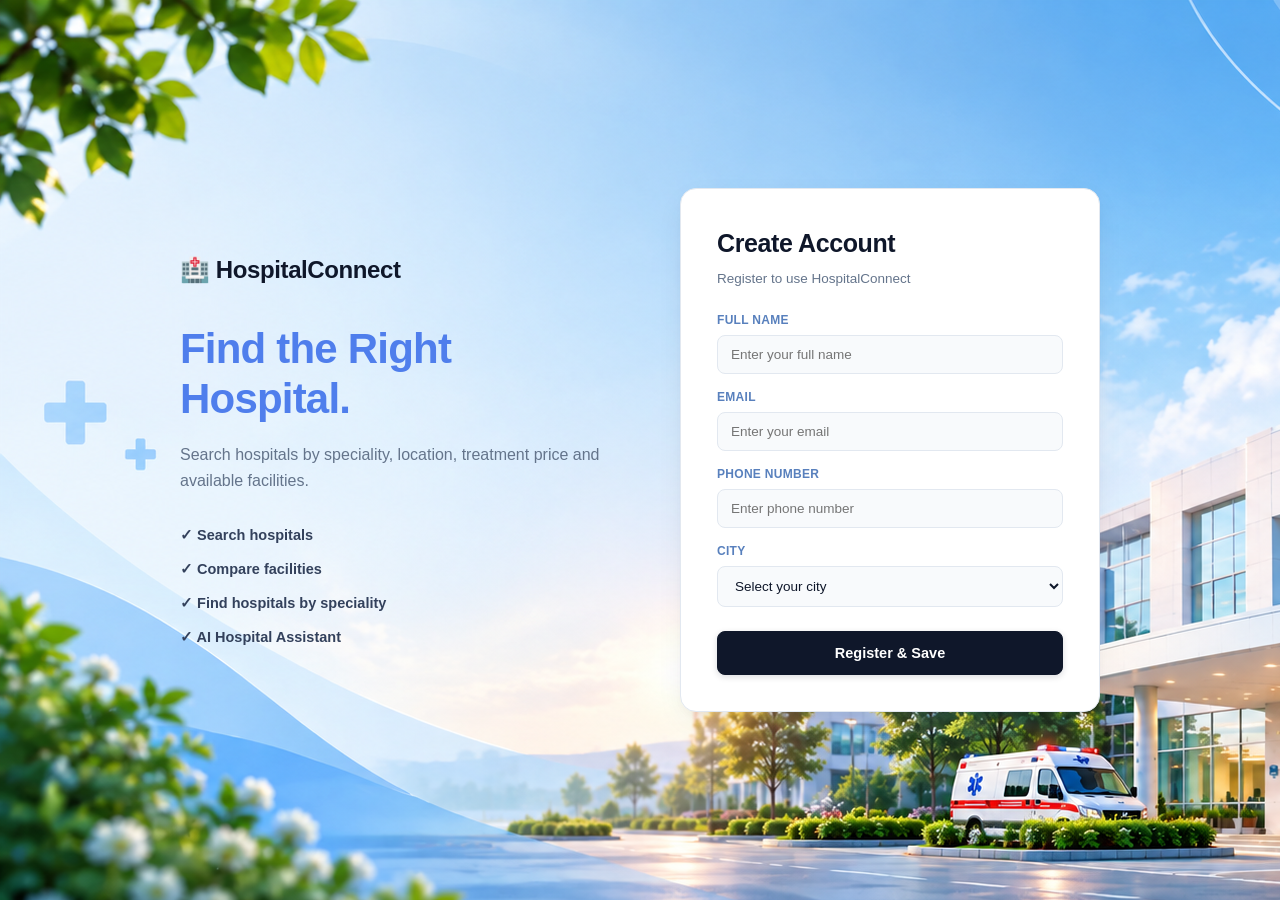
==== index.html @ 0245ebe5 "named the first page as index.html" ====
<!DOCTYPE html>
<html lang="en">
<head>
    <meta charset="UTF-8">
    <meta name="viewport" content="width=device-width, initial-scale=1.0">

    <title>HospitalConnect - Registration</title>
    
    <link rel="stylesheet" href="style.css">
</head>

<body>

<div class="register-container">

    <div class="register-left">
        <div class="logo">🏥 HospitalConnect</div>

        <h1>Find the Right Hospital.</h1>

        <p>
            Search hospitals by speciality, location, treatment price
            and available facilities.
        </p>

        <div class="features">
            <div>✓ Search hospitals</div>
            <div>✓ Compare facilities</div>
            <div>✓ Find hospitals by speciality</div>
            <div>✓ AI Hospital Assistant</div>
        </div>
    </div>


    <div class="register-card">

        <h2>Create Account</h2>

        <p class="subtitle">
            Register to use HospitalConnect
        </p>
        <form id="registration-form" action="home.html" method="GET">
            <label>Full Name</label>
            <input type="text" name="name" placeholder="Enter your full name" required>

            <label>Email</label>
            <input type="email" name="email" placeholder="Enter your email" required>

            <label>Phone Number</label>
            <input type="tel" name="phone" placeholder="Enter phone number" required>

            <label>City</label>
            <select name="city" required>
                <option value="">Select your city</option>
                <option value="Amritsar">Amritsar</option>
                <option value="Bathinda">Bathinda</option>
                <option value="Chandigarh">Chandigarh</option>
                <option value="Jalandhar">Jalandhar</option>
                <option value="Ludhiana">Ludhiana</option>
                <option value="Mohali">Mohali</option>
                <option value="Patiala">Patiala</option>
                <option value="Pathankot">Pathankot</option>
                <option value="Hoshiarpur">Hoshiarpur</option>
                <option value="Other">Other</option>
            </select>

            <button type="submit">
                Register &amp; Save
            </button>
        </form>

    </div>

</div>

</body>
</html>
---- style.css ----
/* =========================================================
   HospitalConnect - Minimalist Nordic Luxury (Registration)
   ========================================================= */

* {
    margin: 0;
    padding: 0;
    box-sizing: border-box;
    font-family: -apple-system, BlinkMacSystemFont, "Segoe UI", Roboto, "Helvetica Neue", Arial, sans-serif;
}

body {
    min-height: 100vh;
    background-color: #f8fafc;
    background-image: radial-gradient(at 100% 0%, rgba(30, 58, 138, 0.08) 0px, transparent 50%),
                      radial-gradient(at 0% 100%, rgba(15, 23, 42, 0.05) 0px, transparent 50%);
    background-attachment: fixed;
    color: #5e93e9;
    line-height: 1.5;
    -webkit-font-smoothing: antialiased;
    background-image: url(background.png);
}

@keyframes fadeInScale {
    from {
        opacity: 0;
        transform: translateY(16px) scale(0.98);
    }
    to {
        opacity: 1;
        transform: translateY(0) scale(1);
    }
}

.register-container {
    min-height: 100vh;
    display: flex;
    justify-content: center;
    align-items: center;
    gap: 60px;
    padding: 40px 24px;
    animation: fadeInScale 0.5s cubic-bezier(0.16, 1, 0.3, 1);
}

.register-left {
    width: 440px;
}

.logo {
    font-size: 24px;
    font-weight: 800;
    color: #0f172a;
    letter-spacing: -0.4px;
    margin-bottom: 36px;
    display: inline-block;
    transition: transform 0.25s cubic-bezier(0.34, 1.56, 0.64, 1);
    cursor: default;
}

.logo:hover {
    transform: scale(1.05);
}

.register-left h1 {
    font-size: 42px;
    color: #4f7eec;
    margin-bottom: 18px;
    font-weight: 800;
    line-height: 1.2;
    letter-spacing: -0.8px;
}

.register-left p {
    color: #64748b;
    font-size: 16px;
    line-height: 1.6;
}

.features {
    margin-top: 32px;
    display: flex;
    flex-direction: column;
    gap: 12px;
}

.features div {
    color: #33415c;
    font-size: 14.5px;
    font-weight: 600;
    display: inline-flex;
    align-items: center;
    gap: 8px;
    transition: transform 0.22s ease, color 0.2s ease;
}

.features div:hover {
    transform: translateX(5px) scale(1.02);
    color: #0f172a;
}

/* Minimalist Nordic Luxury Register Card */
.register-card {
    width: 420px;
    background: #ffffff;
    padding: 36px;
    border-radius: 16px;
    border: 1px solid #e2e8f0;
    box-shadow: 0 10px 30px -5px rgba(15, 23, 42, 0.08), 0 4px 10px -2px rgba(15, 23, 42, 0.03);
    transition: transform 0.25s ease, box-shadow 0.25s ease, border-color 0.25s ease;
}

.register-card:hover {
    box-shadow: 0 16px 40px -8px rgba(15, 23, 42, 0.12);
    border-color: #cbd5e1;
}

.register-card h2 {
    color: #0f172a;
    font-size: 25px;
    font-weight: 800;
    letter-spacing: -0.4px;
}

.subtitle {
    color: #64748b;
    margin: 6px 0 22px;
    font-size: 13.5px;
}

label {
    display: block;
    margin-top: 14px;
    margin-bottom: 6px;
    font-weight: 700;
    font-size: 12px;
    color: #5880bd;
    text-transform: uppercase;
    letter-spacing: 0.3px;
}

input,
select {
    width: 100%;
    padding: 11px 13px;
    border: 1px solid #e2e8f0;
    border-radius: 8px;
    outline: none;
    font-size: 13.5px;
    background: #f8fafc;
    color: #0f172a;
    transition: all 0.2s ease;
}

input:focus,
select:focus {
    border-color: #0f172a;
    background: #ffffff;
    box-shadow: 0 0 0 3px rgba(15, 23, 42, 0.08);
}

button {
    width: 100%;
    margin-top: 24px;
    padding: 13px;
    border: 1px solid #0f172a;
    border-radius: 8px;
    background: #0f172a;
    color: white;
    font-size: 14.5px;
    font-weight: 700;
    cursor: pointer;
    box-shadow: 0 2px 6px rgba(15, 23, 42, 0.15);
    transition: transform 0.24s cubic-bezier(0.34, 1.56, 0.64, 1),
                background 0.2s ease,
                box-shadow 0.24s ease;
}

button:hover {
    transform: scale(1.03) translateY(-1px);
    background: #1e293b;
    border-color: #1e293b;
    box-shadow: 0 6px 18px rgba(15, 23, 42, 0.25);
}

button:active {
    transform: scale(0.97);
}

.login-link {
    text-align: center;
    margin-top: 18px;
    font-size: 12.5px;
    color: #64748b;
}

.login-link a {
    color: #0f172a;
    font-weight: 700;
    text-decoration: none;
}

.login-link a:hover {
    text-decoration: underline;
}

.error {
    background: #fef2f2;
    color: #991b1b;
    padding: 10px;
    border-radius: 8px;
    font-size: 12.5px;
    border: 1px solid #fecaca;
}

.success {
    background: #ecfdf5;
    color: #047857;
    padding: 10px;
    border-radius: 8px;
    font-size: 12.5px;
    border: 1px solid #a7f3d0;
}

@media(max-width: 900px) {
    .register-container {
        flex-direction: column;
        padding: 24px;
        gap: 28px;
    }

    .register-left {
        width: 100%;
        text-align: center;
    }

    .register-card {
        width: 100%;
        padding: 24px;
    }

    .features div {
        justify-content: center;
    }
}
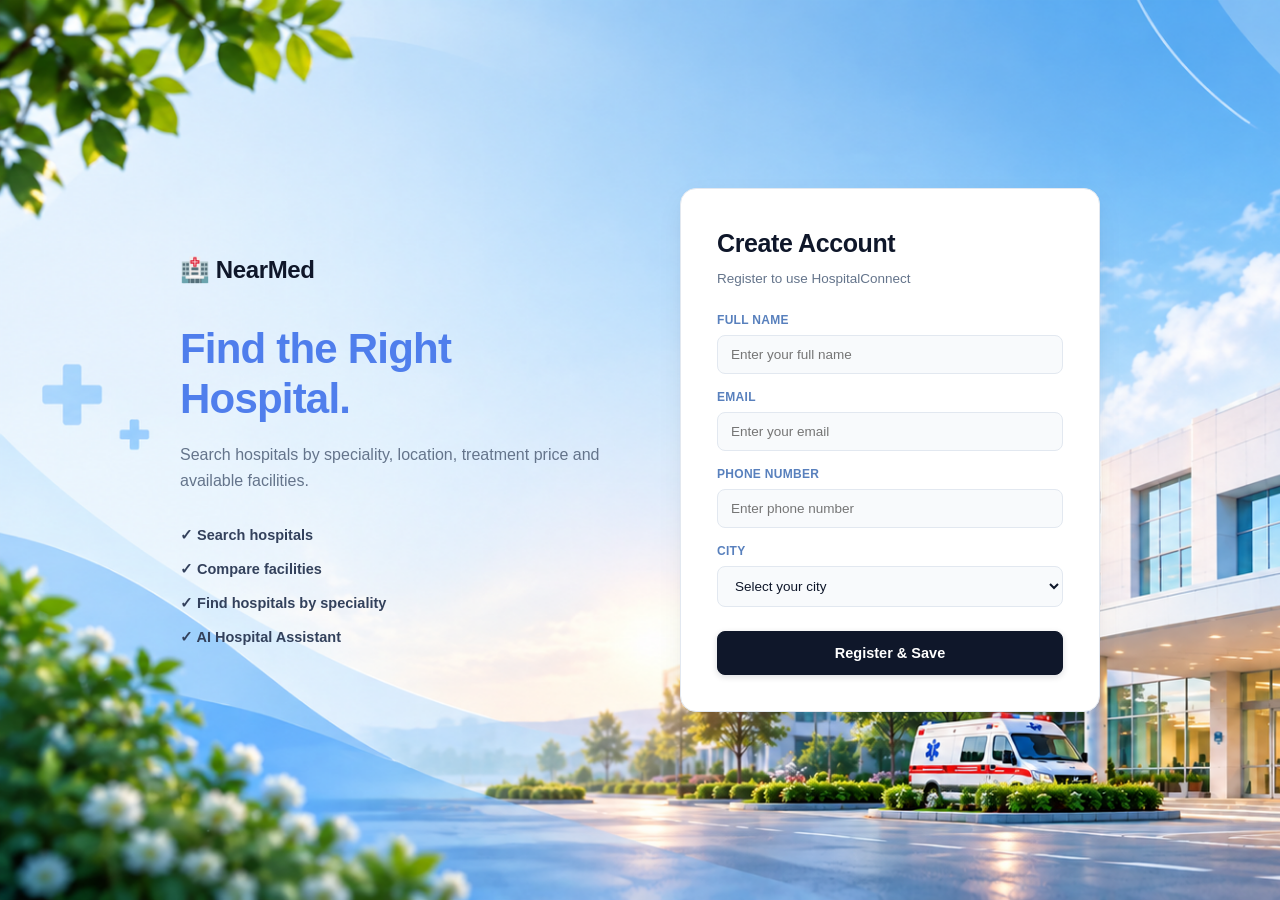
==== commit 28c9eadc: "updated the names" ====
--- a/index.html
+++ b/index.html
@@ -14,7 +14,7 @@
 <div class="register-container">
 
     <div class="register-left">
-        <div class="logo">🏥 HospitalConnect</div>
+        <div class="logo">🏥 NearMed</div>
 
         <h1>Find the Right Hospital.</h1>
 
--- a/style.css
+++ b/style.css
@@ -19,6 +19,7 @@
     line-height: 1.5;
     -webkit-font-smoothing: antialiased;
     background-image: url(background.png);
+    background-size: cover;
 }
 
 @keyframes fadeInScale {
